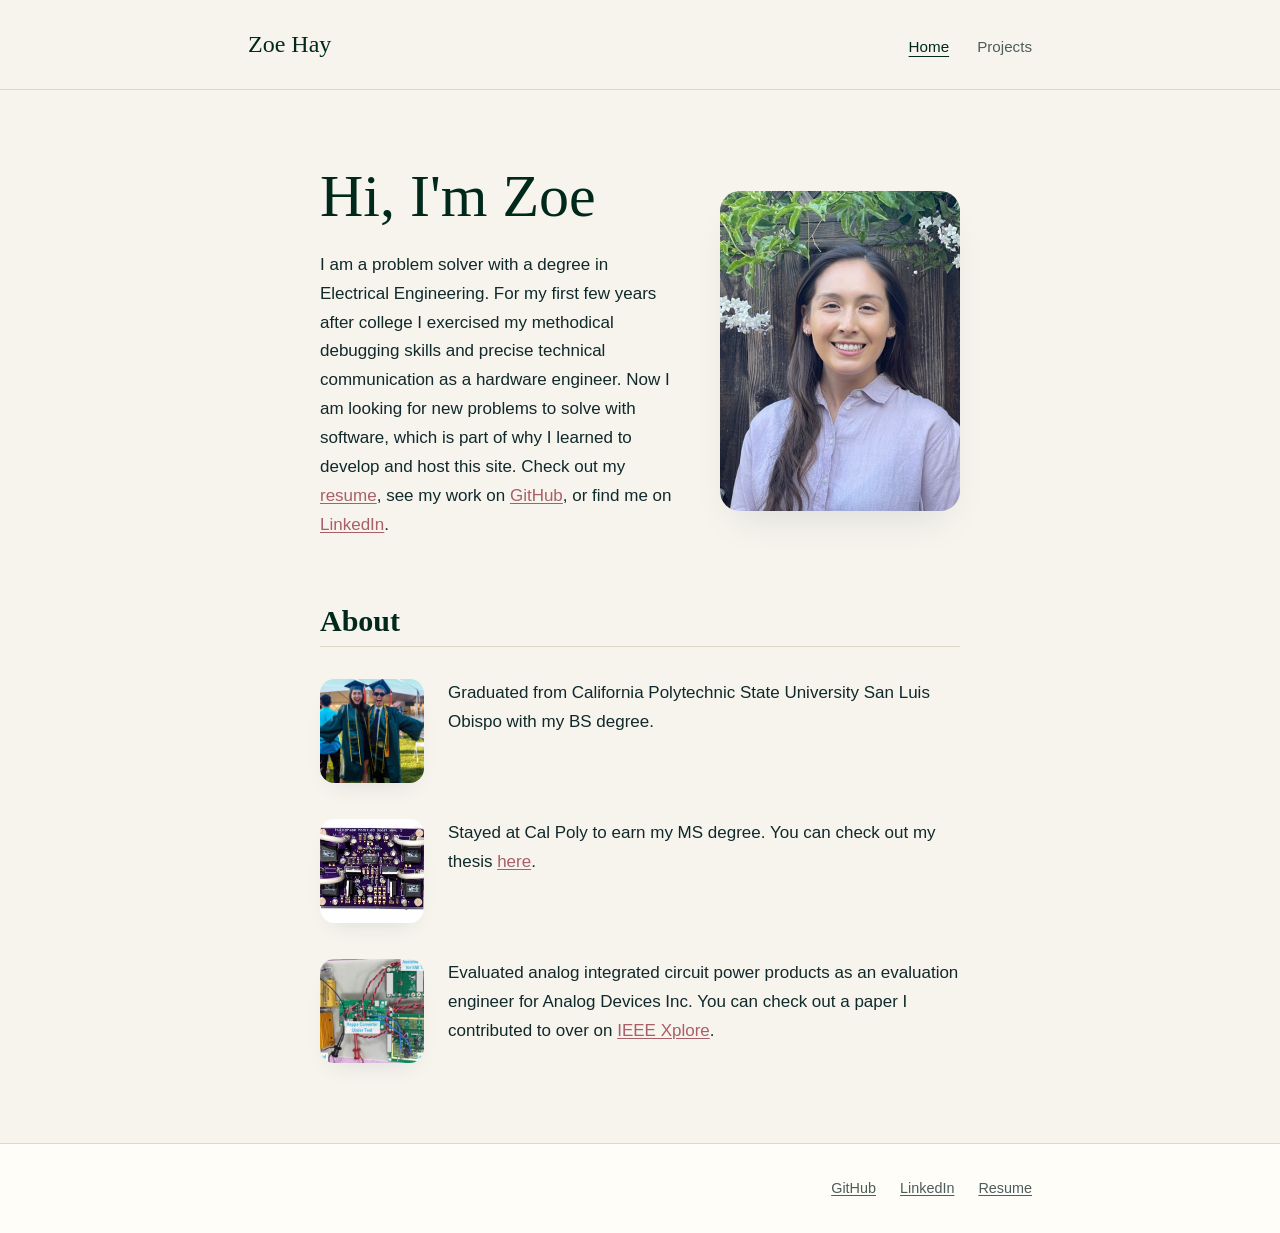
==== scripts/files/compose/proxy/www/static-site/index.html @ b845fee5 "check in static site files" ====
<!doctype html>
<html lang="en">
  <head>
    <meta charset="utf-8" />
    <meta name="viewport" content="width=device-width, initial-scale=1" />
    <title>Zoe Hay</title>
    <meta
      name="description"
      content="Zoe Hay - problem solver with an Electrical Engineering background, now building and hosting software."
    />
    <link rel="icon" href="./favicon.ico" />
    <link href="./resources/css/style.css" rel="stylesheet" />
  </head>
  <body>
    <header class="site-header">
      <div class="wrap">
        <a class="nav-logo" href="./index.html">Zoe Hay</a>
        <nav class="nav-links">
          <a class="nav-link" href="./index.html" aria-current="page">Home</a>
          <a class="nav-link" href="./projects.html">Projects</a>
        </nav>
      </div>
    </header>

    <main>
      <div class="wrap">
        <section class="hero">
          <div class="hero-text">
            <h1>Hi, I'm Zoe</h1>
            <p>
              I am a problem solver with a degree in Electrical Engineering. For
              my first few years after college I exercised my methodical
              debugging skills and precise technical communication as a hardware
              engineer. Now I am looking for new problems to solve with
              software, which is part of why I learned to develop and host this
              site. Check out my
              <a href="./resources/ZoeHayResume.pdf">resume</a>, see my work on
              <a href="https://github.com/zoehay">GitHub</a>, or find me on
              <a href="https://www.linkedin.com/in/zhay/">LinkedIn</a>.
            </p>
          </div>
          <picture class="hero-photo">
            <img
              src="./resources/images/profile_pic.jpg"
              alt="Portrait of Zoe Hay"
            />
          </picture>
        </section>

        <section class="section">
          <h2>About</h2>

          <div class="about-item">
            <img
              src="./resources/images/graduation.jpg"
              alt="Zoe at graduation"
            />
            <p>
              Graduated from California Polytechnic State University San Luis
              Obispo with my BS degree.
            </p>
          </div>

          <div class="about-item">
            <img src="./resources/images/thesis.jpg" alt="Thesis work" />
            <p>
              Stayed at Cal Poly to earn my MS degree. You can check out my
              thesis
              <a href="https://digitalcommons.calpoly.edu/theses/1913/">here</a
              >.
            </p>
          </div>

          <div class="about-item">
            <img
              src="./resources/images/kappa.jpg"
              alt="Lab bench at Analog Devices"
            />
            <p>
              Evaluated analog integrated circuit power products as an
              evaluation engineer for Analog Devices Inc. You can check out a
              paper I contributed to over on
              <a href="https://ieeexplore.ieee.org/document/9124150"
                >IEEE Xplore</a
              >.
            </p>
          </div>
        </section>
      </div>
    </main>

    <footer class="site-footer">
      <div class="wrap">
        <span></span>
        <span class="footer-links">
          <a href="https://github.com/zoehay">GitHub</a>
          <a href="https://www.linkedin.com/in/zhay/">LinkedIn</a>
          <a href="./resources/ZoeHayResume.pdf">Resume</a>
        </span>
      </div>
    </footer>
  </body>
</html>
---- scripts/files/compose/proxy/www/static-site/resources/css/style.css ----
:root {
  --paper: #f7f4ee;
  --paper-raised: #fffdf8;
  --ink: #10292b;
  --ink-soft: #4c5d5c;
  --green: #00291c;
  --rose: #c97b84;
  --rose-deep: #a85f68;
  --rule: #ddd7c8;
  --shadow: rgba(16, 41, 43, 0.12);

  --serif: "Iowan Old Style", "Palatino Linotype", "Book Antiqua", Palatino,
    Georgia, serif;
  --sans:
    -apple-system, BlinkMacSystemFont, "Segoe UI", "Roboto", "Oxygen", "Ubuntu",
    "Cantarell", "Helvetica Neue", sans-serif;

  --measure: 40rem;
  --wide: 52rem;
}

* {
  box-sizing: border-box;
}

html {
  scroll-behavior: smooth;
}

body {
  margin: 0;
  font-family: var(--sans);
  font-size: 1.0625rem;
  line-height: 1.7;
  color: var(--ink);
  background-color: var(--paper);
  -webkit-font-smoothing: antialiased;
}

p {
  margin: 0 0 1.25rem;
}

a {
  color: var(--rose-deep);
  text-decoration-thickness: 1px;
  text-underline-offset: 2px;
}

a:hover {
  color: var(--rose);
}

h1,
h2,
h3 {
  font-family: var(--serif);
  font-weight: 600;
  line-height: 1.15;
  color: var(--green);
}

/* ---------- layout shells ---------- */

.wrap {
  width: 100%;
  max-width: var(--wide);
  margin: 0 auto;
  padding: 0 1.5rem;
}

main .wrap {
  max-width: calc(var(--measure) + 3rem);
}

/* ---------- nav ---------- */

.site-header {
  border-bottom: 1px solid var(--rule);
}

.site-header .wrap {
  display: flex;
  align-items: baseline;
  justify-content: space-between;
  gap: 1rem;
  padding-top: 1.5rem;
  padding-bottom: 1.5rem;
}

.nav-logo {
  font-family: var(--serif);
  font-size: 1.5rem;
  font-weight: 500;
  color: var(--green);
  text-decoration: none;
}

.nav-links {
  display: flex;
  gap: 1.75rem;
}

.nav-link {
  font-size: 0.95rem;
  color: var(--ink-soft);
  text-decoration: none;
}

.nav-link:hover,
.nav-link[aria-current="page"] {
  color: var(--green);
}

.nav-link[aria-current="page"] {
  text-decoration: underline;
  text-underline-offset: 4px;
}

/* ---------- hero ---------- */

.hero {
  display: flex;
  align-items: center;
  gap: 3rem;
  margin: 4.5rem 0 3.5rem;
}

.hero-text {
  flex: 1 1 58%;
}

.hero-text h1 {
  margin: 0 0 1.25rem;
  font-size: clamp(2.5rem, 7vw, 3.75rem);
  font-weight: 400;
}

.hero-text p {
  margin-bottom: 0;
}

.hero-photo {
  flex: 0 0 auto;
  width: 15rem;
  max-width: 40vw;
}

.hero-photo img {
  display: block;
  width: 100%;
  border-radius: 1.25rem;
  box-shadow: 0 1.25rem 2.5rem -1rem var(--shadow);
}

/* ---------- about ---------- */

.section {
  margin: 4rem 0;
}

.section > h2 {
  font-size: 1.875rem;
  margin: 0 0 2rem;
  padding-bottom: 0.5rem;
  border-bottom: 1px solid var(--rule);
}

.about-item {
  display: flex;
  align-items: flex-start;
  gap: 1.5rem;
  margin-bottom: 2.25rem;
}

.about-item img {
  flex: 0 0 auto;
  width: 6.5rem;
  height: 6.5rem;
  object-fit: cover;
  border-radius: 0.9rem;
  box-shadow: 0 0.75rem 1.5rem -0.75rem var(--shadow);
}

.about-item p {
  margin: 0;
}

/* ---------- projects ---------- */

.project {
  padding: 2.5rem 0;
  border-top: 1px solid var(--rule);
}

.project:first-of-type {
  padding-top: 0.5rem;
  border-top: none;
}

.project h2 {
  font-size: 1.6rem;
  margin: 0 0 0.75rem;
}

.tags {
  display: flex;
  flex-wrap: wrap;
  gap: 0.5rem;
  margin: 0 0 1.25rem;
  padding: 0;
  list-style: none;
}

.tags li {
  font-size: 0.7rem;
  letter-spacing: 0.06em;
  text-transform: uppercase;
  color: var(--ink-soft);
  border: 1px solid var(--rule);
  border-radius: 0.35rem;
  padding: 0.25rem 0.55rem;
}

.project h3 {
  font-family: var(--sans);
  font-size: 0.78rem;
  font-weight: 700;
  letter-spacing: 0.08em;
  text-transform: uppercase;
  color: var(--ink-soft);
  margin: 1.75rem 0 0.5rem;
}

.project-link {
  display: inline-block;
  margin-top: 0.5rem;
  font-weight: 500;
}

.project-link::after {
  content: " \2192";
}

/* ---------- footer ---------- */

.site-footer {
  margin-top: 5rem;
  border-top: 1px solid var(--rule);
  background-color: var(--paper-raised);
}

.site-footer .wrap {
  display: flex;
  flex-wrap: wrap;
  align-items: center;
  justify-content: space-between;
  gap: 0.75rem;
  padding-top: 2rem;
  padding-bottom: 2rem;
  font-size: 0.9rem;
  color: var(--ink-soft);
}

.site-footer a {
  color: var(--ink-soft);
}

.site-footer a:hover {
  color: var(--green);
}

.footer-links {
  display: flex;
  gap: 1.5rem;
}

/* ---------- responsive ---------- */

@media (max-width: 40rem) {
  body {
    font-size: 1rem;
  }

  .site-header .wrap {
    flex-direction: column;
    align-items: flex-start;
    gap: 0.75rem;
  }

  .nav-links {
    gap: 1.25rem;
  }

  .hero {
    flex-direction: column-reverse;
    align-items: flex-start;
    gap: 2rem;
    margin: 3rem 0 2.5rem;
  }

  .hero-photo {
    width: 11rem;
    max-width: 55vw;
  }

  .about-item {
    gap: 1rem;
  }

  .about-item img {
    width: 5rem;
    height: 5rem;
  }
}
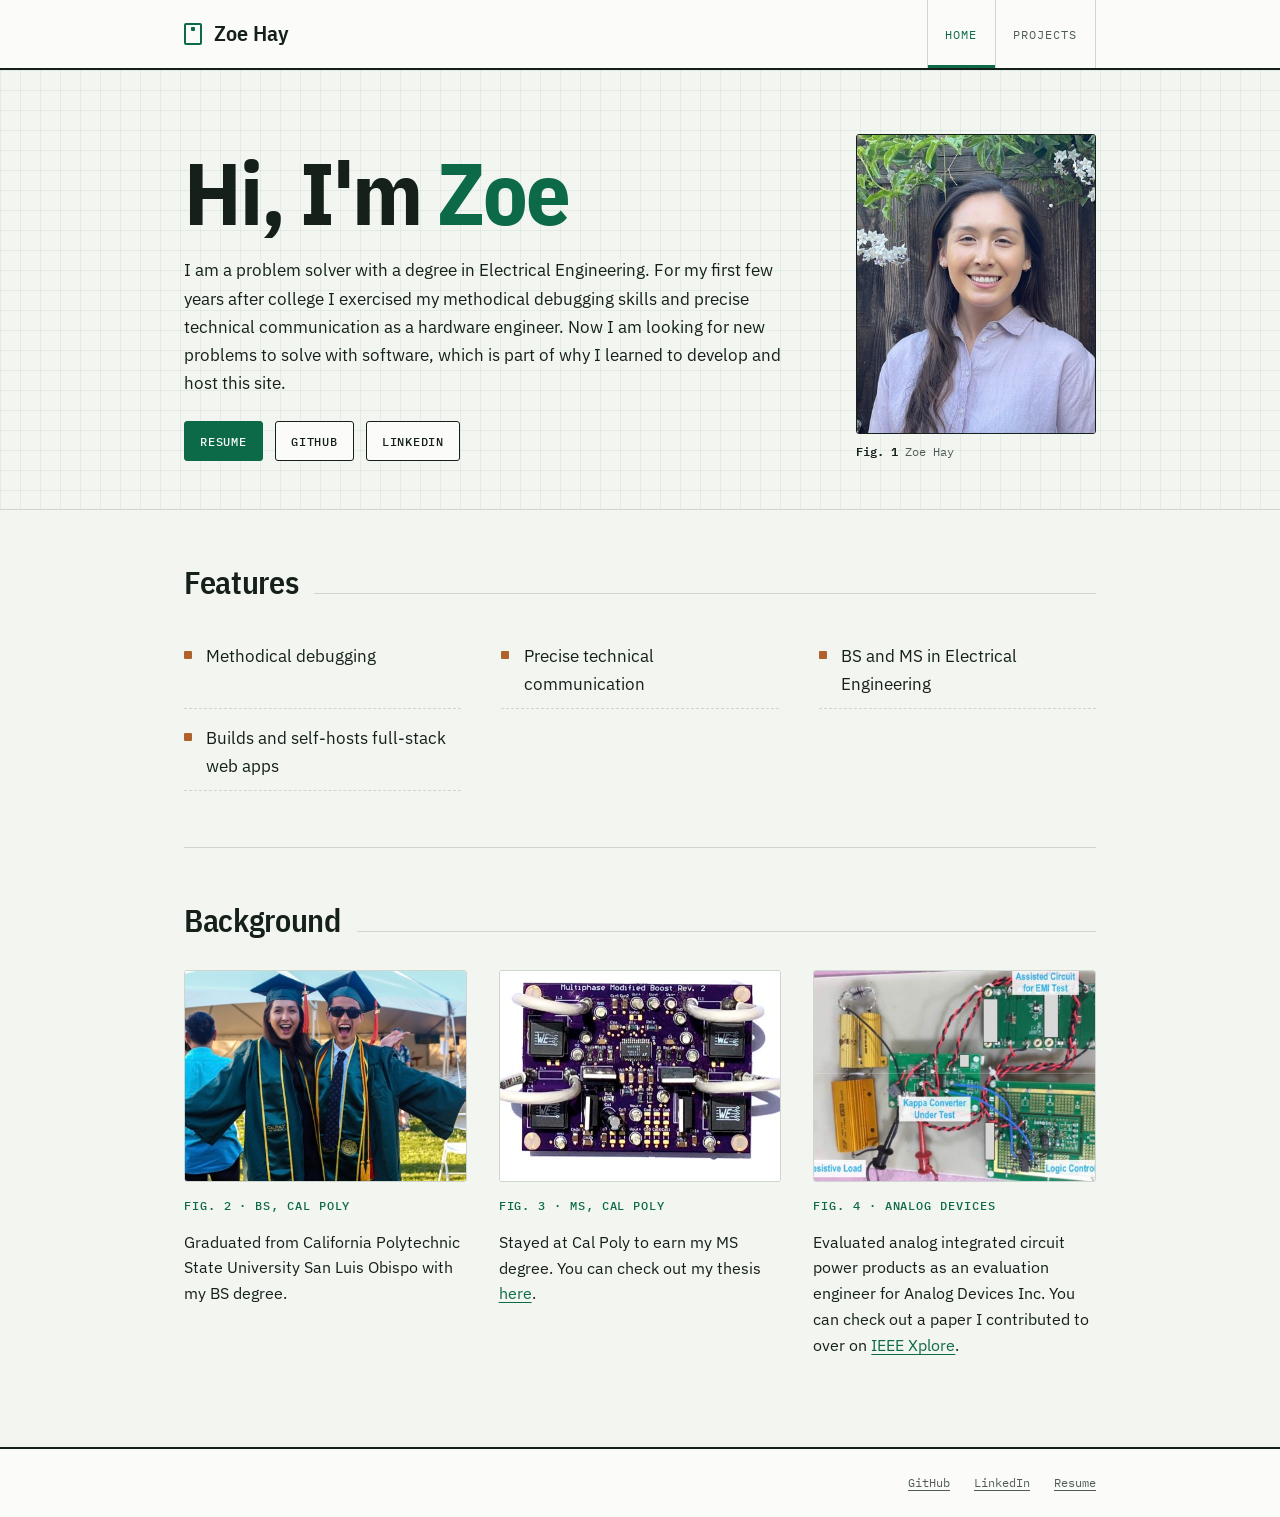
==== commit d4d99eef: "static site redesign" ====
--- a/scripts/files/compose/proxy/www/static-site/index.html
+++ b/scripts/files/compose/proxy/www/static-site/index.html
@@ -9,6 +9,12 @@
       content="Zoe Hay - problem solver with an Electrical Engineering background, now building and hosting software."
     />
     <link rel="icon" href="./favicon.ico" />
+    <link rel="preconnect" href="https://fonts.googleapis.com" />
+    <link rel="preconnect" href="https://fonts.gstatic.com" crossorigin />
+    <link
+      href="https://fonts.googleapis.com/css2?family=IBM+Plex+Mono:wght@400;500;600&family=IBM+Plex+Sans+Condensed:wght@600;700&family=IBM+Plex+Sans:ital,wght@0,400;0,500;1,400&display=swap"
+      rel="stylesheet"
+    />
     <link href="./resources/css/style.css" rel="stylesheet" />
   </head>
   <body>
@@ -23,67 +29,97 @@
     </header>
 
     <main>
-      <div class="wrap">
-        <section class="hero">
+      <section class="hero">
+        <div class="wrap">
           <div class="hero-text">
-            <h1>Hi, I'm Zoe</h1>
+            <h1>Hi, I'm <span>Zoe</span></h1>
             <p>
               I am a problem solver with a degree in Electrical Engineering. For
               my first few years after college I exercised my methodical
               debugging skills and precise technical communication as a hardware
               engineer. Now I am looking for new problems to solve with
               software, which is part of why I learned to develop and host this
-              site. Check out my
-              <a href="./resources/ZoeHayResume.pdf">resume</a>, see my work on
-              <a href="https://github.com/zoehay">GitHub</a>, or find me on
-              <a href="https://www.linkedin.com/in/zhay/">LinkedIn</a>.
+              site.
             </p>
+            <div class="hero-links">
+              <a class="button primary" href="./resources/ZoeHayResume.pdf"
+                >Resume</a
+              >
+              <a class="button" href="https://github.com/zoehay">GitHub</a>
+              <a class="button" href="https://www.linkedin.com/in/zhay/"
+                >LinkedIn</a
+              >
+            </div>
           </div>
-          <picture class="hero-photo">
+          <figure class="hero-photo">
             <img
               src="./resources/images/profile_pic.jpg"
               alt="Portrait of Zoe Hay"
             />
-          </picture>
+            <figcaption><b>Fig. 1</b> Zoe Hay</figcaption>
+          </figure>
+        </div>
+      </section>
+
+      <div class="wrap">
+        <section class="section">
+          <div class="section-head">
+            <h2>Features</h2>
+          </div>
+          <ul class="features">
+            <li>Methodical debugging</li>
+            <li>Precise technical communication</li>
+            <li>BS and MS in Electrical Engineering</li>
+            <li>Builds and self-hosts full-stack web apps</li>
+          </ul>
         </section>
 
         <section class="section">
-          <h2>About</h2>
-
-          <div class="about-item">
-            <img
-              src="./resources/images/graduation.jpg"
-              alt="Zoe at graduation"
-            />
-            <p>
-              Graduated from California Polytechnic State University San Luis
-              Obispo with my BS degree.
-            </p>
+          <div class="section-head">
+            <h2>Background</h2>
           </div>
 
-          <div class="about-item">
-            <img src="./resources/images/thesis.jpg" alt="Thesis work" />
-            <p>
-              Stayed at Cal Poly to earn my MS degree. You can check out my
-              thesis
-              <a href="https://digitalcommons.calpoly.edu/theses/1913/">here</a
-              >.
-            </p>
-          </div>
+          <div class="figures">
+            <figure class="about-item">
+              <img
+                class="crop-top"
+                src="./resources/images/graduation.jpg"
+                alt="Zoe at graduation"
+              />
+              <span class="label">Fig. 2 &middot; BS, Cal Poly</span>
+              <p>
+                Graduated from California Polytechnic State University San Luis
+                Obispo with my BS degree.
+              </p>
+            </figure>
 
-          <div class="about-item">
-            <img
-              src="./resources/images/kappa.jpg"
-              alt="Lab bench at Analog Devices"
-            />
-            <p>
-              Evaluated analog integrated circuit power products as an
-              evaluation engineer for Analog Devices Inc. You can check out a
-              paper I contributed to over on
-              <a href="https://ieeexplore.ieee.org/document/9124150"
-                >IEEE Xplore</a
-              >.
-            </p>
+            <figure class="about-item">
+              <img src="./resources/images/thesis.jpg" alt="Thesis work" />
+              <span class="label">Fig. 3 &middot; MS, Cal Poly</span>
+              <p>
+                Stayed at Cal Poly to earn my MS degree. You can check out my
+                thesis
+                <a href="https://digitalcommons.calpoly.edu/theses/1913/"
+                  >here</a
+                >.
+              </p>
+            </figure>
+
+            <figure class="about-item">
+              <img
+                src="./resources/images/kappa.jpg"
+                alt="Lab bench at Analog Devices"
+              />
+              <span class="label">Fig. 4 &middot; Analog Devices</span>
+              <p>
+                Evaluated analog integrated circuit power products as an
+                evaluation engineer for Analog Devices Inc. You can check out a
+                paper I contributed to over on
+                <a href="https://ieeexplore.ieee.org/document/9124150"
+                  >IEEE Xplore</a
+                >.
+              </p>
+            </figure>
           </div>
         </section>
       </div>
--- a/scripts/files/compose/proxy/www/static-site/resources/css/style.css
+++ b/scripts/files/compose/proxy/www/static-site/resources/css/style.css
@@ -1,253 +1,483 @@
+/* Layout: a component datasheet. Title block across the top, condensed
+   headings, mono spec labels, numbered figures, engineering-grid hero. */
 :root {
-  --paper: #f7f4ee;
-  --paper-raised: #fffdf8;
-  --ink: #10292b;
-  --ink-soft: #4c5d5c;
-  --green: #00291c;
-  --rose: #c97b84;
-  --rose-deep: #a85f68;
-  --rule: #ddd7c8;
-  --shadow: rgba(16, 41, 43, 0.12);
-
-  --serif: "Iowan Old Style", "Palatino Linotype", "Book Antiqua", Palatino,
-    Georgia, serif;
-  --sans:
-    -apple-system, BlinkMacSystemFont, "Segoe UI", "Roboto", "Oxygen", "Ubuntu",
-    "Cantarell", "Helvetica Neue", sans-serif;
-
-  --measure: 40rem;
-  --wide: 52rem;
+  --paper: #f3f5f1;
+  --sheet: #fbfcfa;
+  --ink: #142019;
+  --ink-soft: #4f5c55;
+  --mask: #0d6a48; /* solder-mask green, the one accent */
+  --copper: #b0622a; /* used only for small markers */
+  --rule: #cfd6cf;
+  --grid: rgba(13, 106, 72, 0.07);
+
+  --display: "IBM Plex Sans Condensed", "Arial Narrow", "Helvetica Neue",
+    Arial, sans-serif;
+  --body: "IBM Plex Sans", -apple-system, BlinkMacSystemFont, "Segoe UI",
+    Roboto, sans-serif;
+  --mono: "IBM Plex Mono", ui-monospace, SFMono-Regular, Menlo, Consolas,
+    monospace;
+
+  --measure: 38rem;
+  --wide: 60rem;
+  color-scheme: light;
+}
+
+@media (prefers-color-scheme: dark) {
+  :root:not([data-theme="light"]) {
+    --paper: #0f1512;
+    --sheet: #141c18;
+    --ink: #e3ebe5;
+    --ink-soft: #9aa9a0;
+    --mask: #4fc394;
+    --copper: #e0955c;
+    --rule: #2a3631;
+    --grid: rgba(79, 195, 148, 0.06);
+    color-scheme: dark;
+  }
+}
+
+:root[data-theme="dark"] {
+  --paper: #0f1512;
+  --sheet: #141c18;
+  --ink: #e3ebe5;
+  --ink-soft: #9aa9a0;
+  --mask: #4fc394;
+  --copper: #e0955c;
+  --rule: #2a3631;
+  --grid: rgba(79, 195, 148, 0.06);
+  color-scheme: dark;
 }
 
 * {
   box-sizing: border-box;
 }
 
-html {
-  scroll-behavior: smooth;
-}
-
 body {
   margin: 0;
-  font-family: var(--sans);
+  font-family: var(--body);
   font-size: 1.0625rem;
-  line-height: 1.7;
+  line-height: 1.65;
   color: var(--ink);
-  background-color: var(--paper);
+  background: var(--paper);
   -webkit-font-smoothing: antialiased;
 }
 
 p {
-  margin: 0 0 1.25rem;
+  margin: 0;
 }
 
 a {
-  color: var(--rose-deep);
+  color: var(--mask);
   text-decoration-thickness: 1px;
-  text-underline-offset: 2px;
+  text-underline-offset: 3px;
 }
 
 a:hover {
-  color: var(--rose);
+  text-decoration-thickness: 2px;
+}
+
+a:focus-visible {
+  outline: 2px solid var(--mask);
+  outline-offset: 3px;
+  border-radius: 2px;
 }
 
 h1,
 h2,
 h3 {
-  font-family: var(--serif);
+  font-family: var(--display);
   font-weight: 600;
-  line-height: 1.15;
-  color: var(--green);
-}
-
-/* ---------- layout shells ---------- */
+  line-height: 1.05;
+  letter-spacing: -0.01em;
+  text-wrap: balance;
+  margin: 0;
+}
+
+.label {
+  font-family: var(--mono);
+  font-size: 0.72rem;
+  font-weight: 500;
+  letter-spacing: 0.08em;
+  text-transform: uppercase;
+  color: var(--ink-soft);
+}
+
+/* ---------- layout shell ---------- */
 
 .wrap {
   width: 100%;
   max-width: var(--wide);
   margin: 0 auto;
-  padding: 0 1.5rem;
-}
-
-main .wrap {
-  max-width: calc(var(--measure) + 3rem);
-}
-
-/* ---------- nav ---------- */
+  padding-inline: 1.5rem;
+}
+
+/* ---------- title block (header) ---------- */
 
 .site-header {
-  border-bottom: 1px solid var(--rule);
+  border-bottom: 2px solid var(--ink);
+  background: var(--sheet);
 }
 
 .site-header .wrap {
   display: flex;
-  align-items: baseline;
+  align-items: stretch;
   justify-content: space-between;
   gap: 1rem;
-  padding-top: 1.5rem;
-  padding-bottom: 1.5rem;
+  padding-block: 0;
 }
 
 .nav-logo {
-  font-family: var(--serif);
-  font-size: 1.5rem;
-  font-weight: 500;
-  color: var(--green);
+  display: flex;
+  align-items: center;
+  gap: 0.75rem;
+  padding-block: 1rem;
+  font-family: var(--display);
+  font-size: 1.35rem;
+  font-weight: 600;
+  color: var(--ink);
   text-decoration: none;
 }
 
+.nav-logo::before {
+  /* a tiny IC package */
+  content: "";
+  width: 0.9rem;
+  height: 1.15rem;
+  border: 2px solid var(--mask);
+  border-radius: 2px;
+  background:
+    radial-gradient(circle at 50% 22%, var(--mask) 0 2px, transparent 2.5px);
+}
+
 .nav-links {
   display: flex;
-  gap: 1.75rem;
 }
 
 .nav-link {
-  font-size: 0.95rem;
+  display: flex;
+  align-items: center;
+  padding: 0 1.1rem;
+  border-left: 1px solid var(--rule);
+  font-family: var(--mono);
+  font-size: 0.78rem;
+  letter-spacing: 0.08em;
+  text-transform: uppercase;
   color: var(--ink-soft);
   text-decoration: none;
 }
 
-.nav-link:hover,
+.nav-link:last-child {
+  border-right: 1px solid var(--rule);
+}
+
+.nav-link:hover {
+  color: var(--ink);
+}
+
 .nav-link[aria-current="page"] {
-  color: var(--green);
-}
-
-.nav-link[aria-current="page"] {
-  text-decoration: underline;
-  text-underline-offset: 4px;
+  color: var(--mask);
+  box-shadow: inset 0 -3px 0 var(--mask);
 }
 
 /* ---------- hero ---------- */
 
 .hero {
-  display: flex;
+  border-bottom: 1px solid var(--rule);
+  background-color: var(--paper);
+  background-image:
+    linear-gradient(var(--grid) 1px, transparent 1px),
+    linear-gradient(90deg, var(--grid) 1px, transparent 1px);
+  background-size: 1.25rem 1.25rem;
+}
+
+.hero .wrap {
+  display: grid;
+  grid-template-columns: minmax(0, 1fr) 15rem;
+  gap: 3rem;
+  align-items: end;
+  padding-block: 4rem 3rem;
+}
+
+.hero-text {
+  display: grid;
+  gap: 1.5rem;
+  min-width: 0;
+}
+
+.hero-text h1 {
+  font-size: clamp(3rem, 9vw, 5.5rem);
+  font-weight: 700;
+  letter-spacing: -0.025em;
+  line-height: 0.92;
+}
+
+.hero-text h1 span {
+  color: var(--mask);
+}
+
+.hero-text p {
+  max-width: var(--measure);
+}
+
+.hero-links {
+  display: flex;
+  flex-wrap: wrap;
+  gap: 0.75rem;
+}
+
+.button {
+  display: inline-flex;
   align-items: center;
-  gap: 3rem;
-  margin: 4.5rem 0 3.5rem;
-}
-
-.hero-text {
-  flex: 1 1 58%;
-}
-
-.hero-text h1 {
-  margin: 0 0 1.25rem;
-  font-size: clamp(2.5rem, 7vw, 3.75rem);
-  font-weight: 400;
-}
-
-.hero-text p {
-  margin-bottom: 0;
-}
-
-.hero-photo {
-  flex: 0 0 auto;
-  width: 15rem;
-  max-width: 40vw;
+  gap: 0.5rem;
+  padding: 0.55rem 0.95rem;
+  border: 1.5px solid var(--ink);
+  border-radius: 3px;
+  background: var(--sheet);
+  font-family: var(--mono);
+  font-size: 0.78rem;
+  font-weight: 500;
+  letter-spacing: 0.06em;
+  text-transform: uppercase;
+  color: var(--ink);
+  text-decoration: none;
+  transition:
+    background 0.15s,
+    color 0.15s;
+}
+
+.button:hover {
+  background: var(--ink);
+  color: var(--sheet);
+}
+
+.button.primary {
+  border-color: var(--mask);
+  background: var(--mask);
+  color: var(--sheet);
+}
+
+.button.primary:hover {
+  background: var(--ink);
+  border-color: var(--ink);
+}
+
+/* figures */
+
+figure {
+  margin: 0;
+}
+
+figcaption {
+  margin-top: 0.6rem;
+  font-family: var(--mono);
+  font-size: 0.72rem;
+  line-height: 1.45;
+  color: var(--ink-soft);
+}
+
+figcaption b {
+  font-weight: 600;
+  color: var(--ink);
 }
 
 .hero-photo img {
   display: block;
   width: 100%;
-  border-radius: 1.25rem;
-  box-shadow: 0 1.25rem 2.5rem -1rem var(--shadow);
-}
-
-/* ---------- about ---------- */
+  aspect-ratio: 4 / 5;
+  object-fit: cover;
+  border: 1.5px solid var(--ink);
+  border-radius: 3px;
+}
+
+/* ---------- sections ---------- */
 
 .section {
-  margin: 4rem 0;
-}
-
-.section > h2 {
-  font-size: 1.875rem;
-  margin: 0 0 2rem;
-  padding-bottom: 0.5rem;
+  padding-block: 3.5rem;
+}
+
+.section + .section {
+  border-top: 1px solid var(--rule);
+}
+
+.section-head {
+  display: flex;
+  align-items: baseline;
+  gap: 1rem;
+  margin-bottom: 2rem;
+}
+
+.section-head h2 {
+  font-size: 2rem;
+}
+
+.section-head::after {
+  content: "";
+  flex: 1;
   border-bottom: 1px solid var(--rule);
 }
 
-.about-item {
-  display: flex;
-  align-items: flex-start;
-  gap: 1.5rem;
-  margin-bottom: 2.25rem;
-}
-
-.about-item img {
-  flex: 0 0 auto;
-  width: 6.5rem;
-  height: 6.5rem;
-  object-fit: cover;
-  border-radius: 0.9rem;
-  box-shadow: 0 0.75rem 1.5rem -0.75rem var(--shadow);
-}
-
-.about-item p {
-  margin: 0;
-}
-
-/* ---------- projects ---------- */
-
-.project {
-  padding: 2.5rem 0;
-  border-top: 1px solid var(--rule);
-}
-
-.project:first-of-type {
-  padding-top: 0.5rem;
-  border-top: none;
-}
-
-.project h2 {
-  font-size: 1.6rem;
-  margin: 0 0 0.75rem;
-}
-
-.tags {
-  display: flex;
-  flex-wrap: wrap;
-  gap: 0.5rem;
-  margin: 0 0 1.25rem;
+/* features: the datasheet "Features" list */
+
+.features {
+  display: grid;
+  grid-template-columns: repeat(auto-fit, minmax(14rem, 1fr));
+  gap: 0.25rem 2.5rem;
+  margin: 0;
   padding: 0;
   list-style: none;
 }
 
+.features li {
+  position: relative;
+  padding: 0.65rem 0 0.65rem 1.4rem;
+  border-bottom: 1px dashed var(--rule);
+}
+
+.features li::before {
+  content: "";
+  position: absolute;
+  left: 0;
+  top: 1.2rem;
+  width: 0.5rem;
+  height: 0.5rem;
+  background: var(--copper);
+  border-radius: 1px;
+}
+
+/* background: figures in a row */
+
+.figures {
+  display: grid;
+  grid-template-columns: repeat(3, minmax(0, 1fr));
+  gap: 2rem;
+}
+
+.about-item {
+  display: grid;
+  grid-template-rows: auto auto 1fr;
+  gap: 0.9rem;
+  min-width: 0;
+}
+
+.about-item img {
+  display: block;
+  width: 100%;
+  aspect-ratio: 4 / 3;
+  object-fit: cover;
+  border: 1px solid var(--rule);
+  border-radius: 3px;
+}
+
+.about-item img.crop-top {
+  object-position: 50% 0;
+}
+
+.about-item .label {
+  color: var(--mask);
+}
+
+.about-item p {
+  font-size: 0.98rem;
+}
+
+/* ---------- projects ---------- */
+
+.project {
+  display: grid;
+  grid-template-columns: 13rem minmax(0, 1fr);
+  gap: 1.5rem 3rem;
+  padding-block: 2.5rem;
+  border-top: 1px solid var(--rule);
+}
+
+.project:first-of-type {
+  padding-top: 0;
+  border-top: none;
+}
+
+.project-spec {
+  display: grid;
+  gap: 1.1rem;
+  align-content: start;
+  margin: 0;
+}
+
+.project-spec dt {
+  margin-bottom: 0.3rem;
+}
+
+.project-spec dd {
+  margin: 0;
+}
+
+.tags {
+  display: flex;
+  flex-wrap: wrap;
+  gap: 0.35rem;
+  margin: 0;
+  padding: 0;
+  list-style: none;
+}
+
 .tags li {
-  font-size: 0.7rem;
-  letter-spacing: 0.06em;
-  text-transform: uppercase;
-  color: var(--ink-soft);
+  font-family: var(--mono);
+  font-size: 0.72rem;
+  color: var(--ink);
+  background: var(--sheet);
   border: 1px solid var(--rule);
-  border-radius: 0.35rem;
-  padding: 0.25rem 0.55rem;
-}
-
-.project h3 {
-  font-family: var(--sans);
+  border-radius: 2px;
+  padding: 0.1rem 0.45rem;
+}
+
+.status {
+  display: inline-flex;
+  align-items: center;
+  gap: 0.45rem;
+  font-family: var(--mono);
   font-size: 0.78rem;
-  font-weight: 700;
+}
+
+.status::before {
+  content: "";
+  width: 0.5rem;
+  height: 0.5rem;
+  border-radius: 50%;
+  background: var(--mask);
+  box-shadow: 0 0 0 3px var(--grid);
+}
+
+.project-body {
+  display: grid;
+  gap: 1rem;
+  max-width: var(--measure);
+  min-width: 0;
+}
+
+.project-body h2 {
+  font-size: 1.75rem;
+}
+
+.project-body h3 {
+  margin-top: 0.75rem;
+  font-family: var(--mono);
+  font-size: 0.75rem;
+  font-weight: 600;
   letter-spacing: 0.08em;
   text-transform: uppercase;
-  color: var(--ink-soft);
-  margin: 1.75rem 0 0.5rem;
-}
-
-.project-link {
-  display: inline-block;
+  color: var(--mask);
+}
+
+.project-body .button {
+  justify-self: start;
   margin-top: 0.5rem;
-  font-weight: 500;
-}
-
-.project-link::after {
-  content: " \2192";
 }
 
 /* ---------- footer ---------- */
 
 .site-footer {
-  margin-top: 5rem;
-  border-top: 1px solid var(--rule);
-  background-color: var(--paper-raised);
+  margin-top: 2rem;
+  border-top: 2px solid var(--ink);
+  background: var(--sheet);
 }
 
 .site-footer .wrap {
@@ -255,10 +485,10 @@
   flex-wrap: wrap;
   align-items: center;
   justify-content: space-between;
-  gap: 0.75rem;
-  padding-top: 2rem;
-  padding-bottom: 2rem;
-  font-size: 0.9rem;
+  gap: 0.75rem 2rem;
+  padding-block: 1.5rem;
+  font-family: var(--mono);
+  font-size: 0.75rem;
   color: var(--ink-soft);
 }
 
@@ -267,7 +497,7 @@
 }
 
 .site-footer a:hover {
-  color: var(--green);
+  color: var(--mask);
 }
 
 .footer-links {
@@ -275,41 +505,80 @@
   gap: 1.5rem;
 }
 
+/* ---------- motion ---------- */
+
+@media (prefers-reduced-motion: no-preference) {
+  .hero-text > *,
+  .hero-photo {
+    animation: rise 0.5s ease-out both;
+  }
+  .hero-text > :nth-child(2) {
+    animation-delay: 0.06s;
+  }
+  .hero-text > :nth-child(3) {
+    animation-delay: 0.12s;
+  }
+  .hero-photo {
+    animation-delay: 0.1s;
+  }
+}
+
+@keyframes rise {
+  from {
+    transform: translateY(0.5rem);
+  }
+}
+
 /* ---------- responsive ---------- */
+
+@media (max-width: 48rem) {
+  .figures {
+    grid-template-columns: 1fr;
+    gap: 2.25rem;
+  }
+
+  .about-item {
+    grid-template-columns: 7rem minmax(0, 1fr);
+    grid-template-rows: auto 1fr;
+    column-gap: 1.1rem;
+    row-gap: 0.35rem;
+  }
+
+  .about-item img {
+    grid-row: 1 / span 2;
+    aspect-ratio: 1;
+  }
+
+  .project {
+    grid-template-columns: 1fr;
+  }
+}
 
 @media (max-width: 40rem) {
   body {
     font-size: 1rem;
   }
 
-  .site-header .wrap {
-    flex-direction: column;
-    align-items: flex-start;
-    gap: 0.75rem;
-  }
-
-  .nav-links {
-    gap: 1.25rem;
-  }
-
-  .hero {
-    flex-direction: column-reverse;
-    align-items: flex-start;
+  .wrap {
+    padding-inline: 1rem;
+  }
+
+  .nav-link {
+    padding: 0 0.7rem;
+  }
+
+  .hero .wrap {
+    grid-template-columns: 1fr;
     gap: 2rem;
-    margin: 3rem 0 2.5rem;
+    padding-block: 2.5rem 2rem;
   }
 
   .hero-photo {
-    width: 11rem;
-    max-width: 55vw;
-  }
-
-  .about-item {
-    gap: 1rem;
-  }
-
-  .about-item img {
-    width: 5rem;
-    height: 5rem;
-  }
-}
+    max-width: 11rem;
+    order: -1;
+  }
+
+  .section-head h2 {
+    font-size: 1.6rem;
+  }
+}
